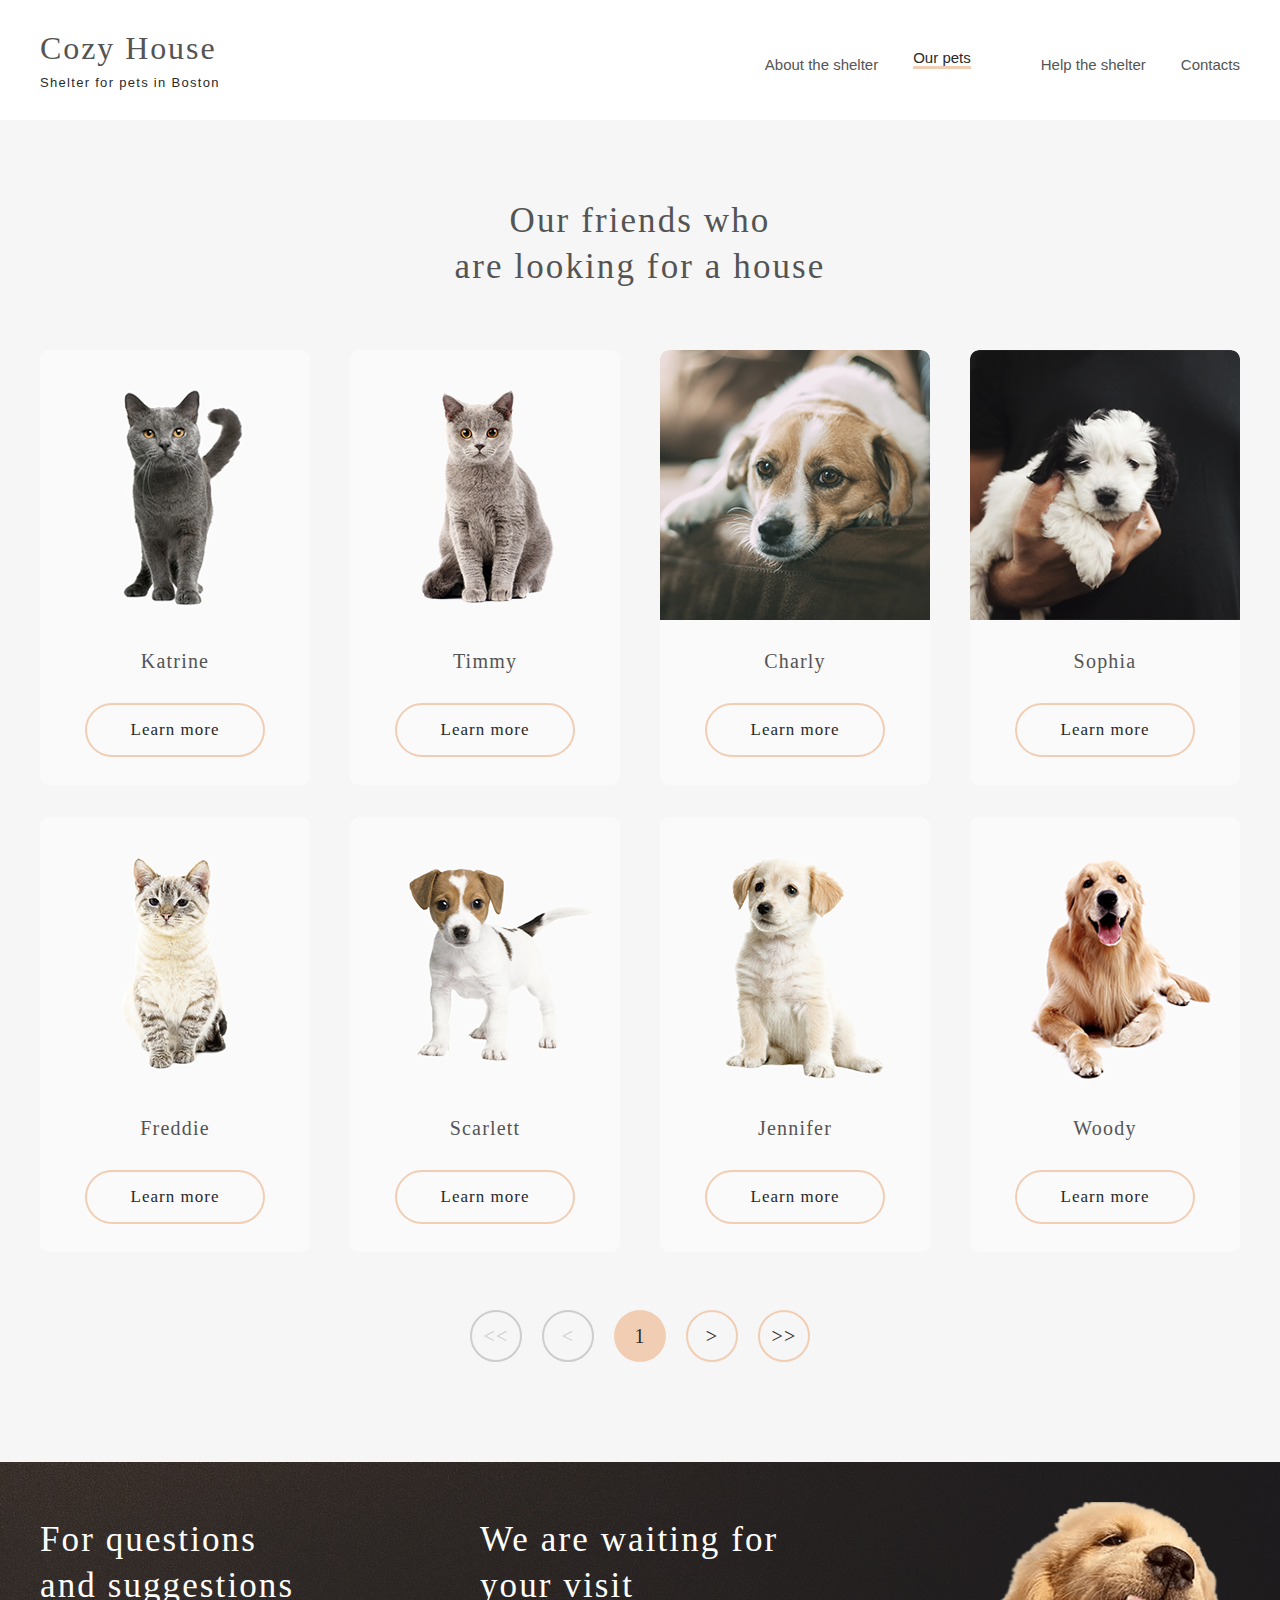
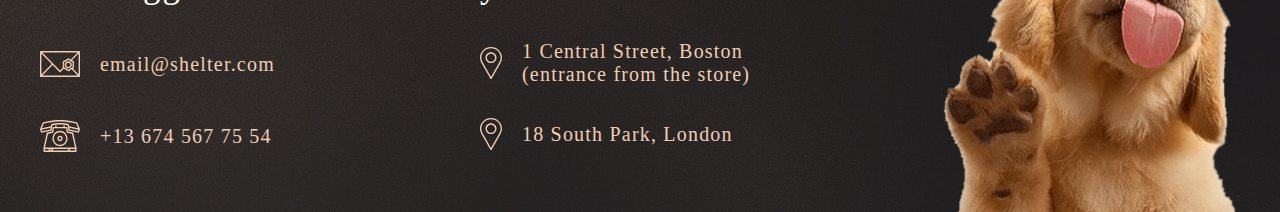
==== frontend/pages/pets/index.html @ 43f69374 "feat: add frontend files" ====
<!DOCTYPE html>
<html lang="en">

<head>
    <meta charset="UTF-8">
    <link href="style.css" rel="stylesheet">
    <meta content="width=device-width, initial-scale=1.0" name="viewport">
    <link href="../../assets/images/favicon.ico" rel="icon" type="image/x-icon">
    <!-- ФАВИКОН БУДЕТ ОТОБРАЖАТЬСЯ В ГУГЛ ХРОМ -->
    <title>Main</title>
    <script defer src='script.js'></script>
</head>

<body>
    
    <header class='header'>
        <div class="container">
            <div class="header-top">
                <div class="logo">
                    <a href='../main/index.html'>Cozy House</a>
                    <h1>Shelter for pets in Boston</h1>
                </div>

                <div class="overlay" id="overlay"></div>

                <div class="burger" id="burger">
                    <hr>
                    <hr>
                    <hr>
                </div>

                <nav class="menu" id="menu">
                    <ul class="menu-list">
                        <li class="menu-item">
                            <a href="../main/index.html" class="menu-link">About the shelter</a>
                        </li>
                        <li class="menu-item">
                            <a href = '../pets/index.html' class="menu-link-our">Our pets</p>
                        </li>
                        <li class="menu-item">
                            <a href="../main/index.html#help" class="menu-link">Help the shelter</a>
                        </li>
                        <li class="menu-item">
                            <a href="#footer" class="menu-link">Contacts</a>
                        </li>
                    </ul>
                </nav>
            </div>
        </div>
    </header>
    <div class="pets">
        <div class="pets-content">
            <h3>Our friends who <br>are looking for a house</h3>
            <div class="cards-container"></div>
            <div class="navigation">
                <button id="first" class="disabled-arrow">&lt;&lt;</button>
                <button id="prev" class="disabled-arrow">&lt;</button>
                <button id="page-number" class="page-number">1</button>
                <button id="next" class="able-arrow">&gt;</button>
                <button id="last" class="able-arrow">&gt;&gt;</button>
            </div>
        </div>
    </div>


    <footer>
        <div class="footer-content" id='footer'>
            <div class="contacts">
                <h3>For questions and suggestions</h3>
                <a href="mailto:email@shelter.com" class="icon-link">
                    <img src="../../assets/icons/icon-email.svg" alt="">
                    <p>email@shelter.com</p>
                </a>
                <a href='tel:+13674567554' class="icon-link">
                    <img src="../../assets/icons/icon-phone.svg" alt="">
                    <p>+13 674 567 75 54</p>
                </a>
            </div>
            <div class="locations">
                <h3>We are waiting for your visit</h3>
                <a target="_blank"
                    href='https://www.google.com/maps/place/Central+St,+Boston,+MA,+США/@42.3588439,-71.0555165,17z/data=!3m1!4b1!4m6!3m5!1s0x89e370865345ba21:0x44f6c81aa9436fb7!8m2!3d42.3588439!4d-71.0529416!16s%2Fg%2F1tfvj6dm?entry=ttu'
                    class='icon-link'>
                    <img src="../../assets/icons/icon-marker.svg" alt="">
                    <p>1 Central Street, Boston (entrance from the store)</p>
                </a>
                <a target="_blank"
                    href='https://www.google.com/maps/search/london+central+park/@49.4289566,14.7279047,4z/data=!3m1!4b1?entry=ttu'
                    class="icon-link">
                    <img src="../../assets/icons/icon-marker.svg" alt="">
                    <p class='london'>18 South Park, London </p>
                </a>
            </div>
            <div class="footer-puppy">
                <img src="../../assets/images/footer-puppy.png" alt="">
            </div>
        </div>
    </footer>


    <div class="popup" id="jennifer">
        <div class="popup-close">
            <button >X</button>
        </div>
        <div class="popup-body">
            <div class="popup-image">
                <img src="../../assets/images/pets-jennifer.png" alt="">
            </div>
            <div class="popup-text">
                <h3>Jennifer</h3>
                <h4>Dog - Labrador</h4>
                <p>Jennifer is a sweet 2 months old Labrador that is patiently waiting to find a new forever home. This
                    girl really enjoys being able to go outside to run and play, but won't hesitate to play up a storm
                    in the house if she has all of her favorite toys.</p>
                <ul class="popup-list">
                    <li><a><strong>Age:</strong> 2 months</a></li>
                    <li><a><strong>Inoculations:</strong> none</a></li>
                    <li><a><strong>Diseases:</strong> none</a></li>
                    <li><a><strong>Parasites:</strong> none</a></li>
                </ul>
            </div>
        </div>
    </div>


    <div class="popup" id="katrine">
        <div class="popup-close">
            <button >X</button>
        </div>
        <div class="popup-body">
            <div class="popup-image">
                <img src="../../assets/images/pets-katrine.png" alt="">
            </div>
            <div class="popup-text">
                <h3>Katrine</h3>
                <h4>Cat - British Shorthair</h4>
                <p>Katrine is a gentle 6 months old British Shorthair with a calm and loving personality. She loves curling up in cozy spots and will happily keep you company during quiet evenings.</p>
                <ul class="popup-list">
                    <li><a><strong>Age:</strong> 6 months</a></li>
                    <li><a><strong>Inoculations:</strong> up to date</a></li>
                    <li><a><strong>Diseases:</strong> none</a></li>
                    <li><a><strong>Parasites:</strong> none</a></li>
                </ul>
            </div>
        </div>
    </div>
    
<div class="popup" id="woody">
    <div class="popup-close">
        <button >X</button>
    </div>
    <div class="popup-body">
        <div class="popup-image">
            <img src="../../assets/images/pets-woody.png" alt="">
        </div>
        <div class="popup-text">
            <h3>Woody</h3>
            <h4>Dog - Golden Retriever</h4>
            <p>Woody is a friendly 1-year-old Golden Retriever with a playful spirit and a heart full of love. He enjoys long walks and never says no to a good belly rub.</p>
            <ul class="popup-list">
                <li><a><strong>Age:</strong> 1 year</a></li>
                <li><a><strong>Inoculations:</strong> up to date</a></li>
                <li><a><strong>Diseases:</strong> none</a></li>
                <li><a><strong>Parasites:</strong> none</a></li>
            </ul>
        </div>
    </div>
</div>

<div class="popup" id="sophia">
    <div class="popup-close">
        <button >X</button>
    </div>
    <div class="popup-body">
        <div class="popup-image">
            <img src="../../assets/images/pets-sophia.png" alt="">
        </div>
        <div class="popup-text">
            <h3>Sophia</h3>
            <h4>Dog - Shih Tzu</h4>
            <p>Sophia is a cuddly 4-month-old Shih Tzu with a playful and curious nature. She enjoys being carried around and loves snuggling up on your lap.</p>
            <ul class="popup-list">
                <li><a><strong>Age:</strong> 4 months</a></li>
                <li><a><strong>Inoculations:</strong> up to date</a></li>
                <li><a><strong>Diseases:</strong> none</a></li>
                <li><a><strong>Parasites:</strong> none</a></li>
            </ul>
        </div>
    </div>
</div>

<div class="popup" id="timmy">
    <div class="popup-close">
        <button >X</button>
    </div>
    <div class="popup-body">
        <div class="popup-image">
            <img src="../../assets/images/pets-timmy.png" alt="">
        </div>
        <div class="popup-text">
            <h3>Timmy</h3>
            <h4>Cat - British Shorthair</h4>
            <p>Timmy is a relaxed 8-month-old British Shorthair who loves lounging in the sun and watching the world go by. He is perfect for anyone looking for a calm and easygoing companion.</p>
            <ul class="popup-list">
                <li><a><strong>Age:</strong> 8 months</a></li>
                <li><a><strong>Inoculations:</strong> up to date</a></li>
                <li><a><strong>Diseases:</strong> none</a></li>
                <li><a><strong>Parasites:</strong> none</a></li>
            </ul>
        </div>
    </div>
</div>

<div class="popup" id="charly">
    <div class="popup-close">
        <button >X</button>
    </div>
    <div class="popup-body">
        <div class="popup-image">
            <img src="../../assets/images/pets-charly.png" alt="">
        </div>
        <div class="popup-text">
            <h3>Charly</h3>
            <h4>Dog - Beagle</h4>
            <p>Charly is a curious 2-year-old Beagle who loves exploring and sniffing out new adventures. With his energetic personality, he's always ready for a long walk or a play session.</p>
            <ul class="popup-list">
                <li><a><strong>Age:</strong> 2 years</a></li>
                <li><a><strong>Inoculations:</strong> up to date</a></li>
                <li><a><strong>Diseases:</strong> none</a></li>
                <li><a><strong>Parasites:</strong> none</a></li>
            </ul>
        </div>
    </div>
</div>

<div class="popup" id="scarlett">
    <div class="popup-close">
        <button >X</button>
    </div>
    <div class="popup-body">
        <div class="popup-image">
            <img src="../../assets/images/pets-scarlet.png" alt="">
        </div>
        <div class="popup-text">
            <h3>Scarlett</h3>
            <h4>Dog - Jack Russell Terrier</h4>
            <p>Scarlett is an energetic 5-month-old Jack Russell Terrier who loves running and playing. She would thrive in an active household where she can burn off all her energy.</p>
            <ul class="popup-list">
                <li><a><strong>Age:</strong> 5 months</a></li>
                <li><a><strong>Inoculations:</strong> up to date</a></li>
                <li><a><strong>Diseases:</strong> none</a></li>
                <li><a><strong>Parasites:</strong> none</a></li>
            </ul>
        </div>
    </div>
</div>

<div class="popup" id="freddie">
    <div class="popup-close">
        <button >X</button>
    </div>
    <div class="popup-body">
        <div class="popup-image">
            <img src="../../assets/images/pets-freddie.png" alt="">
        </div>
        <div class="popup-text">
            <h3>Freddie</h3>
            <h4>Cat - Scottish Fold</h4>
            <p>Freddie is a playful 7-month-old Scottish Fold with a love for exploring every corner of the house. His cute folded ears and inquisitive nature make him a delight to be around.</p>
            <ul class="popup-list">
                <li><a><strong>Age:</strong> 7 months</a></li>
                <li><a><strong>Inoculations:</strong> up to date</a></li>
                <li><a><strong>Diseases:</strong> none</a></li>
                <li><a><strong>Parasites:</strong> none</a></li>
            </ul>
        </div>
    </div>
</div>

</body>

</html>
---- frontend/pages/pets/style.css ----
html {
  max-height: 100%;
  padding: 0;
  margin: 0;
  scroll-behavior: smooth;
  box-sizing: border-box;
}

*::before,
*::after {
  box-sizing: inherit;
}

body {
  box-sizing: border-box;
  height: 100%;
  padding: 0;
  margin: 0;
}

a, li, ul {
  list-style: none;
  padding: 0;
  margin: 0;
  color: inherit;
  text-decoration: none;
}

button {
  padding: 0;
  border: none;
  background-color: transparent;
  cursor: pointer;
}



@media (min-width: 768px) and (max-width: 1279px) {

  html,
  body {
    overflow-x: hidden;
    /* height: 100%;  */
    padding: 0 auto;
    margin: 0 auto;
    scroll-behavior: smooth;
    box-sizing: border-box;
  }

  .container {
    max-width: 100%;
    min-height: 1165px;
  }

  .header-top {
    display: flex;
    max-width: 100%;
    justify-content: center;
  }

  .logo {
    margin-left: -10px !important;
  }

  .menu-list {
    display: inline flex;
    margin-right: -10px !important;
  }

  .pets {
    max-width: 100%;
    min-height: 1733px;
  }

  .pets-content {
    display: flex;
    flex-direction: column;
  }

  .cards-container {
    gap: 30px 40px !important;
    margin-top: -5px !important;
    max-width: 768px;
  }

  .card:nth-child(7),
  .card:nth-child(8) {
    display: none;
  }

  .navigation {
    margin-top: 445px;
  }

  footer {
    max-width: 100%;
    min-height: 639px;
  }

  .footer-content {
    max-width: 100%;
    display: flex;
    flex-wrap: wrap;
  }

  .contacts,
  .locations {
    max-width: 100%;
    margin-top: -26px;
  }

  .contacts {
    width: 280px;
    padding-left: 8%;
  }

  .locations {
    padding-left: 8% !important;
  }

  .footer-puppy img {
    padding-left: 50%;
    padding-top: 80px;
  }

}




@media (min-width: 320px) and (max-width: 767px) {

  html,
  body {
    overflow-x: hidden;
    /* height: 100%;  */
    padding: 0 auto;
    margin: 0 auto;
    scroll-behavior: smooth;
    box-sizing: border-box;
  }

  .header {
    padding: 0 !important;
    margin: 0 !important;
    max-width: 100%;
    max-height: 823px;
    flex-shrink: 0;
  }

  .header-top {
    margin-top: 34px !important;
    align-items: center;
    gap: 60px !important;
  }

  .container {

    display: flex;
    justify-content: center;
    align-items: center;
    padding: 0 !important;
    margin: 0 !important;
    display: flex;
    max-height: 673px;
    flex-direction: column;
    justify-content: center;
    /* gap: 105px; */
    flex-shrink: 0;
  }

  .logo {
    position: absolute;
    left: 20px !important;
    padding: 0 !important;
  }

  .burger {
    margin-top: 10px !important;
    width: 50px !important;
    height: 32px;
    display: block !important;
  }


  .menu {
    transition: transform 0.3s ease;
    padding: 0 !important;
    margin: 0 !important;
    z-index: 3;
    transition: transform .5s ease, visibility .2s;
    display: flex;
    flex-direction: column;
    align-items: center;
    position: absolute;
    right: -320px;
    top: 0;
    width: 320px;
    min-height: 100vh;
    background: var(--color-light-l, #F6F6F6);
  }

  .burger {
    z-index: 4;
    transition: transform .5s, opacity .2s;
    width: 30px !important;
    height: 30px !important;
    display: block;
    position: absolute;
    top: 40px;
    right: 25px;
  }
  
  .burger hr {
    background-color: #000;
    border: none;             
    height: 2px;             
  }

  body.no-scroll {
    background-color: rgba(0, 0, 0, 0.5) !important;
    position: relative !important;
    height: 100vh !important;
    overflow-y: hidden !important;
  }

  .header-top.open .burger {
    transform: rotate(-90deg);
  }

  .menu-list {
    text-align: center;
    margin-top: 251px !important;
    gap: 40px !important;
    width: 320px !important;
    display: flex;
    flex-direction: column;
  }
.menu-item:nth-child(2) {
  margin-bottom: -75px !important;
  color: var(--color-dark-3xl, #292929) !important;

    font-family: Arial;
    font-size: 32px !important;
    font-style: normal;
    font-weight: 400;
    line-height: 160%;
}

  .menu-link-our {
    color: var(--color-dark-3xl, #292929);

    font-family: Arial;
    font-size: 32px !important;
    font-style: normal;
    font-weight: 400;
    line-height: 160%;
  }
  .menu-item a {
    color: var(--color-dark-l, #545454);
    font-family: Arial;
    font-size: 32px !important;
    font-style: normal;
    font-weight: 400;
    line-height: 160%;
  }

  .header-top.open .menu {
    transition: transform 0.5s ease;
    transform: translateX(-100%);
  }

  .overlay {
    position: fixed;
    top: 0;
    left: 0;
    width: 100%;
    height: 100vh;
    background-color: rgba(0, 0, 0, 0.5);
    z-index: 2;
    opacity: 0;
    visibility: hidden;
    transition: opacity 0.5s, visibility 0.5s;
  }

  .header-top.open~.overlay {
    opacity: 1;
    visibility: visible;
  }



  .pets {
    padding: 0 !important;
    margin: 0 !important;
    display: flex;
    max-width: 100%;
    min-height: 1649px;
    flex-direction: column;
    justify-content: center;
    align-items: center;
  }

  .pets-content {
    position: relative !important;
    padding: 0 !important;
    margin: 0 !important;
    /* top: -400px !important; */
    display: flex;
    max-width: 100%;
    min-height: 1565px;
    flex-direction: column;
    justify-content: center;
    align-items: center;
    gap: 42px !important;
    flex-shrink: 0;
  }

  .pets-content h3 {
    position: relative !important;
    padding: 0 !important;
    margin: 0 !important;
    position: relative !important;
    overflow: hidden;
    width: 100% !important;
    min-height: 64px !important;
    color: var(--color-dark-l, #545454);
    text-align: center;

    /* h3-mobile */
    font-family: Georgia;
    font-size: 25px !important;
    font-style: normal;
    font-weight: 400 !important;
    line-height: 130% !important;
    /* 32.5px */
    letter-spacing: 1.5px !important;

    transform: translateY(30px);
  }


  .cards-container {
    position: relative !important;
    min-height: 1365px !important;
    /* margin-top: -200px !important; */
    gap: 30px !important;
    max-width: 270px;
    display: flex;
    flex-direction: column;
    align-items: center;
    /* Center cards horizontally */
  }

  .card {
    padding: 0 !important;
    margin: 0 !important;
    width: 100%;
    display: flex;
    flex-direction: column;
    align-items: center;
  }

  .card:nth-child(8),
  .card:nth-child(7),
  .card:nth-child(6),
  .card:nth-child(5),
  .card:nth-child(4) {
    display: none;
  }

  .navigation {

    transform: translateY(-30px);
    display: flex;
    flex-direction: row;
    justify-content: center;
    align-items: center;
    gap: 10px !important;
  }




  footer {
    max-width: 100%;
    min-height: 809px;
    flex-shrink: 0;

  }

  .footer-content {
    text-align: center !important;
    margin-top: 210px !important;
    max-width: 100%;
    display: inline-flex;
    flex-direction: column;
    justify-content: center;
    align-items: center !important;
    align-content: center;
    gap: 40px;
    flex-shrink: 0;
  }

  .contacts {

    text-align: center;
    /* padding: 0 !important;
  margin: 0 !important; */
    max-width: 278px;
    height: 208px;
  }

  .contacts h3 {
    padding: 0 !important;
    margin: 0 !important;
    color: var(--color-light-xl, #FFF);
    text-align: center !important;

    /* h3-mobile */
    font-family: Georgia !important;
    font-size: 25px !important;
    font-style: normal !important;
    font-weight: 400 !important;
    line-height: 130% !important;
    /* 32.5px */
    letter-spacing: 1.5px !important;
  }

  .contacts a {
    margin-left: 16px !important;
    gap: 20px;
  }

  .locations {
    text-align: center !important;
    height: 222px;
    flex-shrink: 0;
    padding: 0 !important;
    margin: 0 !important;
  }

  .locations h3 {
    margin-left: 13px !important;
    max-width: 278px;
    color: var(--color-light-xl, #FFF);
    text-align: center !important;

    /* h3-mobile */
    font-family: Georgia;
    font-size: 25px !important;
    font-style: normal !important;
    font-weight: 400 !important;
    line-height: 130% !important;
    /* 32.5px */
    letter-spacing: 1.5px !important;
  }

  .locations a {
    margin-top: 8px;
  }

  .footer-puppy {
    padding: 0 !important;
    margin: 0 !important;
  }

  .footer-puppy img {
    width: 260px;
    height: 269px;
    flex-shrink: 0;
  }


}



.header {
  height: 120px;
  width: 100%;
  background: var(--color-light-xl, #FFF);
  position: relative;
}

.burger {
  display: none;
}

.container {
  height: 60px;
  max-width: 1200px;
  padding: 0 40px;
  margin: 0 auto;
}

.header-top {
  height: 60px;
  display: flex;
  align-items: center;
  justify-content: space-between;
  padding: 35px 0 0 0;
}

.logo a {
  font-family: Georgia;
  font-size: 32px;
  font-weight: 400;
  line-height: 110%;
  /* 35.2px */
  letter-spacing: 1.92px;
  color: var(--color-dark-l, #545454);

}

.logo h1 {
  font-family: Arial, Helvetica, sans-serif;
  font-size: 13px;
  font-weight: 400;
  letter-spacing: 1.3px;

  color: var(--color-dark-3xl, #292929);
}

.menu-list {
  transition: 0.4s;
  display: flex;
  align-items: center;
  gap: 35px;
  color: #CDCDCD;
  text-decoration: none;
  font-family: Arial, Helvetica, sans-serif;
  font-size: 15px;
font-weight: 400;
line-height: 160%; /* 24px */
}
.menu-link {
  color: var(--color-dark-l, #545454) !important;

/* paragraph-l */
font-family: Arial;
font-size: 15px;
font-style: normal;
font-weight: 400;
line-height: 160%; /* 24px */
}
.menu-link-our {
  color: var(--color-dark-3xl, #292929) !important;

/* paragraph-l */
font-family: Arial;
font-size: 15px;
font-style: normal;
font-weight: 400;
line-height: 160%; /* 24px */
  padding: 0 !important;
  margin: 0 !important;
  transition: 0.4s;
  border-bottom: 3px solid #F1CDB3;

/* paragraph-l */
font-family: Arial, Helvetica, sans-serif;
font-size: 15px;
font-style: normal;
font-weight: 400;
line-height: 160%; /* 24px */
}
.menu-item a {
  transition: 0.4s;
}

.pets {
  display: flex;
  width: 100%;
  height: 1342px;
  /* padding: 80px 40px 100px 40px; */
  flex-direction: column;
  align-items: center;
  flex-shrink: 0;
  background: var(--color-light-l, #F6F6F6);

}

.pets-content {
  padding-top: 43px;
  display: flex;
  max-width: 1200px;
  flex-direction: column;
  justify-content: center;
  /* align-items: center; */
  /* gap: 45px; */

}

.pets-content h3 {
  align-self: center;
  color: var(--color-dark-l, #545454);
  text-align: center;
  font-family: Georgia;
  font-size: 35px;
  font-style: normal;
  font-weight: 400;
  line-height: 130%;
  /* 45.5px */
  letter-spacing: 2.1px;
  width: 400px;
}

.cards-container {
  margin-top: 26px;
  gap: 40px;
  row-gap: 4px;
  display: flex;
  flex-wrap: wrap;
  justify-content: center;
  width: 1200px;
  height: 930px;
}

.card {
  transition: 0.4s;
  display: flex;
  flex-direction: column;
  align-items: center;
  border-radius: 9px;
  background: var(--color-light-s, #FAFAFA);
  display: flex;
  width: 270px;
  height: 435px;
  /* padding-bottom: 30px; */
  flex-direction: column;
  align-items: center;
  gap: 30px;
  flex-shrink: 0;
}

.card img {
  border-radius: 9px 9px 0px 0px;
  width: 270px;
  height: 270px;
  flex-shrink: 0;
  max-width: 100%;
  max-height: 100%;
}

.card:hover {
  cursor: pointer;
  /* card-hover */
  box-shadow: 0px 2px 35px 14px rgba(13, 13, 13, 0.04);
  transition: 0.4s;
}

.card:hover button {
  background: var(--color-primary-light, #FDDCC4);
  transition: 0.4s;
  border-color: #FDDCC4;
  border-radius: 100px;
  background: var(--color-primary-light, #FDDCC4);
}

.name {
  color: var(--color-dark-l, #545454);
  text-align: center;
  font-family: Georgia, serif;
  font-size: 20px;
  font-weight: 400;
  letter-spacing: 1.2px;
  margin: 0;
}

.card button {
  transition: 0.4s;
  display: flex;
  padding: 14px 43px;
  flex-direction: column;
  align-items: center;
  gap: 10px;
  border-radius: 100px;
  border: 2px solid #F1CDB3;
  color: var(--color-dark-3xl, #292929);
  font-family: Georgia;
  font-size: 17px;
  font-style: normal;
  font-weight: 400;
  line-height: 130%;
  /* 22.1px */
  letter-spacing: 1.02px;
}

.navigation {
  padding-top: 30px;
  width: 340px;
  height: 52px;
  display: flex;
  align-self: center;
  gap: 20px;
}

.disabled-arrow {
  cursor: not-allowed;
  width: 52px;
  height: 52px;
  justify-content: center;
  align-items: center;
  flex-shrink: 0;
  border-radius: 100px;
  border: 2px solid var(--color-dark-s, #CDCDCD);
  color: var(--color-dark-s, #CDCDCD);
  text-align: center;

  /* h4 */
  font-family: Georgia;
  font-size: 20px;
  font-style: normal;
  font-weight: 400;
  line-height: 115%;
  /* 23px */
  letter-spacing: 1.2px;
}

.page-number {

  width: 52px;
  height: 52px;
  justify-content: center !important;
  align-items: center !important;

  flex-shrink: 0;
  border-radius: 100px;
  text-align: center !important;

  border-radius: 100px;
  background: var(--color-primary, #F1CDB3);

  color: var(--color-dark-3xl, #292929);
  text-align: center;

  /* h4 */
  font-family: Georgia;
  font-size: 20px;
  font-style: normal;
  font-weight: 400;
  line-height: 115%;
  /* 23px */
  letter-spacing: 1.2px;

  cursor: default;
}

.able-arrow {
  transition: 0.5s;
  width: 52px;
  height: 52px;
  justify-content: center;
  align-items: center;
  flex-shrink: 0;
  border-radius: 100px;
  text-align: center;

  border-radius: 100px;
  border: 2px solid var(--color-primary, #F1CDB3);

  color: var(--color-dark-3xl, #292929);
  text-align: center;

  /* h4 */
  font-family: Georgia;
  font-size: 20px;
  font-style: normal;
  font-weight: 400;
  line-height: 115%;
  /* 23px */
  letter-spacing: 1.2px;
}

.able-arrow:hover {
  border-radius: 100px;
  background: var(--color-primary, #F1CDB3);
  color: var(--color-dark-3xl, #292929);
  text-align: center;

  /* h4 */
  font-family: Georgia;
  font-size: 20px;
  font-style: normal;
  font-weight: 400;
  line-height: 115%;
  /* 23px */
  letter-spacing: 1.2px;
  transition: 0.4s;
}

footer {
  margin: 0 auto;
  max-width: 100%;
  height: 100%;
  background: url(../../assets/images/start-screen-background.jpg) lightgray 50% / cover no-repeat;
  display: flex;
  justify-content: center;
  /* align-items: center; */
  padding: 0 auto;
  flex-direction: row;
  /* row-gap: 90px 90px; */

}

.footer-content {
  padding-top: 55px;
  align-items: flex-start;
  /* padding: 0 40px 0 40px; */
  display: flex;
  max-width: 1200px;
  max-height: 310px;
}

.contacts {
  display: flex;
  padding-right: 0px;
  flex-direction: column;
  justify-content: center;
  align-items: flex-start;
  gap: 40px;
}

.contacts h3 {
  color: var(--color-light-xl, #FFF);
  font-family: Georgia;
  font-size: 35px;
  font-style: normal;
  font-weight: 400;
  line-height: 130%;
  /* 45.5px */
  letter-spacing: 2.1px;
  margin: 0;
  padding: 0;
  /* margin-bottom: 40px; */
}

.locations {
  align-items: flex-start;
  display: flex;
  flex-direction: column;
  justify-content: flex-start;
  gap: 32px;
  width: 302px;
  /* height: auto;  */
  flex-shrink: 0;
  padding-left: 161px;
  max-height: 234px;
}

.locations h3 {
  color: var(--color-light-xl, #FFF);
  font-family: Georgia;
  font-size: 35px;
  font-style: normal;
  font-weight: 400;
  line-height: 130%;
  /* 45.5px */
  letter-spacing: 2.1px;
  margin: 0;
  padding: 0;
  /* margin-bottom: 30px; */
}

.icon-link p:hover {
  color: var(--color-primary-light, #FDDCC4);
}

.icon-link {

  align-items: center;
  text-align: center;
  display: flex;
  justify-content: flex-start;
  gap: 20px;
  /* margin-bottom: 38px; 
  margin-top: 3px; */
}

.icon-link img {
  margin: 0;
  padding: 0;
}

.icon-link p {
  transition: 0.4s;
  color: var(--color-primary, #F1CDB3);
  font-family: Georgia;
  font-size: 20px;
  font-style: normal;
  font-weight: 400;
  line-height: 115%;
  /* 23px */
  letter-spacing: 1.2px;
  margin: 0;
  padding: 0;
  text-align: left;
}

.footer-puppy {
  padding-left: 158px;
  display: flex;
  align-items: center;
  justify-content: center;
  margin-top: -15px;
}

.overlaypagination {
  display: none;
  top: 0;
  left: 0;
  position: fixed;
  width: 100%;
  height: 100%;
  background: rgba(0, 0, 0, 0.5); /* Darken the background */
  z-index: 1000;
}
/* .popup.active {
  display: block;
}
.popup.active ~ body::before {
  content: "";
  position: fixed;
  top: 0;
  left: 0;
  width: 100%;
  height: 100%;
  background: rgba(0, 0, 0, 0.5);
  z-index: 999;
} */
body.no-scroll {
  overflow: hidden; /* Disable scrolling when popup is open */
}

.popup.active {
  display: block; /* Ensure popups are shown when active */
  z-index: 1001;
}

body.with-popup::before {
  content: "";
  position: fixed;
  top: 0;
  left: 0;
  width: 100%;
  height: 100%;
  background: rgba(0, 0, 0, 0.5); /* Overlay effect */
  z-index: 1000; /* Behind the popup */
}

.popup {
  display: none;
  position: fixed;
  top: 50%;
  left: 51.3%;
  transform: translate(-50%, -50%);
  z-index: 1001;
  width: 952px;
height: 552px;
}



.popup-close {
  display: flex;
  align-items: center;
  transition: 0.8s;
  float: right;
  margin-right: 11px;
}
.popup-close button {
  color: var(--color-dark-3xl, #292929);
text-align: center;
  transition: 0.8s;
  width: 52px;
height: 52px;
  border-radius: 100px;
border: 2px solid var(--color-primary, #F1CDB3);
  margin: 0 !important;
  padding: 0 !important;
}
.popup-close button:hover {
  border-radius: 100px;
background: var(--color-primary-light, #FDDCC4);
}




.popup-body {
  padding: 0 !important;
  border-radius: 9px;
  background:#FAFAFA !important;
  gap: 30px;
  display: flex;
  flex-direction: row;
  width: 900px;
height: 500px;
flex-shrink: 0;
}
.popup-image img{
  border-radius: 9px;
  width: 500px;
  height: 500px;
  flex-shrink: 0;
}
.popup-text {
  margin-top: 50px;
  background:#FAFAFA !important;
}
.popup-text h3 {
  margin: 0;
  padding: 0;
  color: #000;
font-family: Georgia;
font-size: 35px;
font-style: normal;
font-weight: 400;
line-height: 130%; /* 45.5px */
letter-spacing: 2.1px;
}
.popup-text h4 {
  margin-top: 10px !important;
  margin: 0 ;
  padding: 0;
  color: #000;

/* h4 */
font-family: Georgia;
font-size: 20px;
font-style: normal;
font-weight: 400;
line-height: 115%; /* 23px */
letter-spacing: 1.2px;
}
.popup-text p {
  width: 350px;
  margin-top: 40px !important;
  margin: 0;
  padding: 0;
  color: #000;

  /* h5 */
  font-family: Georgia;
  font-size: 15px;
  font-style: normal;
  font-weight: 400 !important;
  line-height: 17px !important; /* 16.5px */
  letter-spacing: 0.9px !important;
}
.popup-list {
  list-style-type: none;
  margin-top: 40px;
}

.popup-list li {
  display: flex;
height: 18px;
align-items: center;

  margin-bottom: 10px !important;
  color: #000;
  font-family: Georgia;
  font-size: 15px;
  font-style: normal;
  font-weight: 400;
  line-height: 110% !important;
  letter-spacing: 0.9px;
}

.popup-list li::before {
  content: "•"; /* Custom bullet point */
  color: #f3e2d2;
  margin-right: 7px; /* Добавляем отступ между маркером и текстом */
} 

a strong {
  font-weight: 700;
  letter-spacing: 0.9px;
}
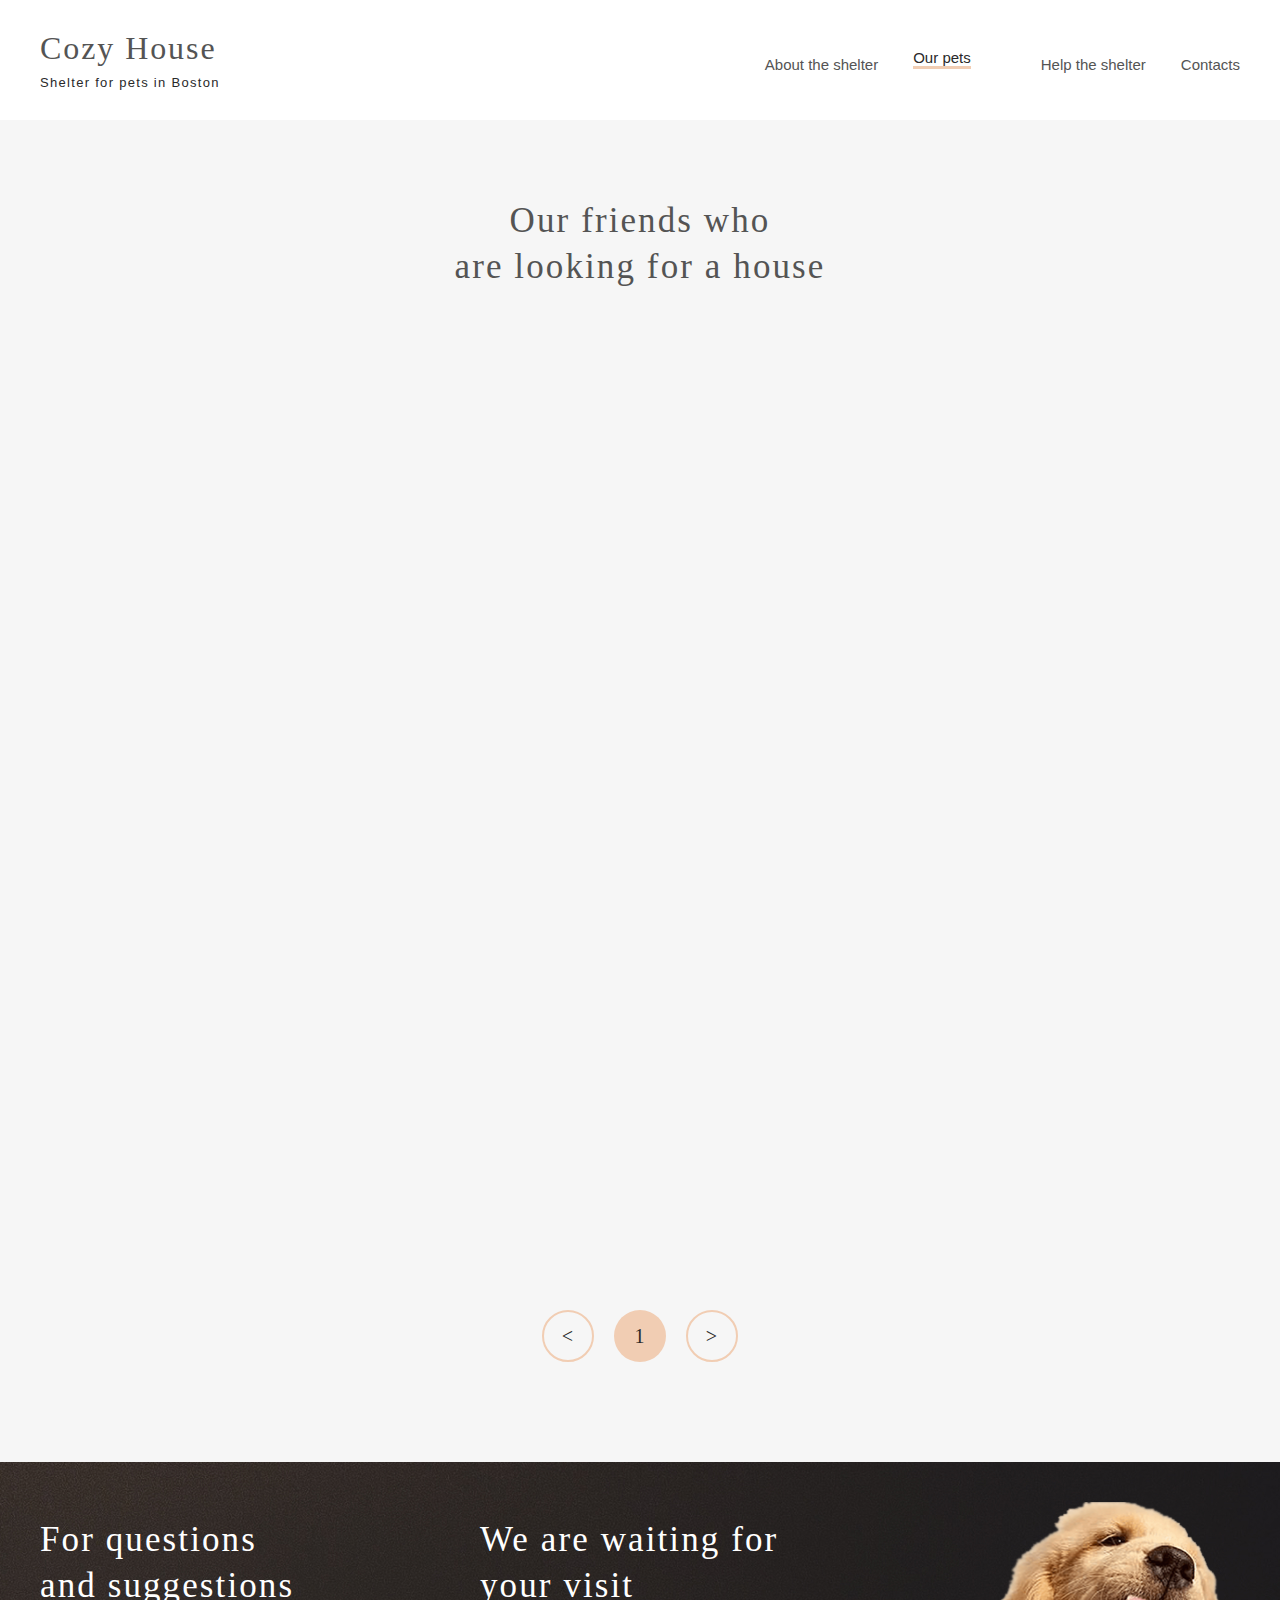
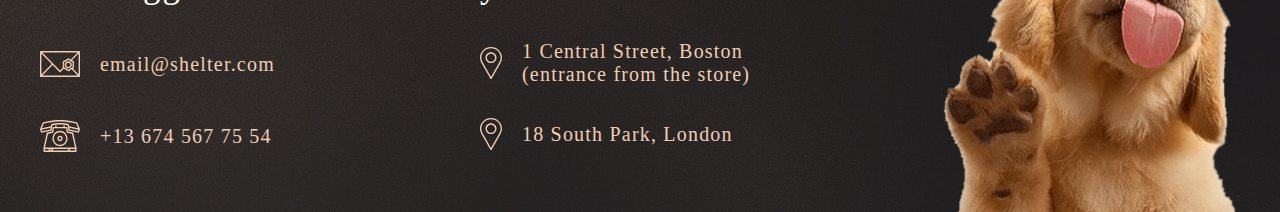
==== commit 7a3fb2f0: "feat: change card for pets page" ====
--- a/frontend/pages/pets/index.html
+++ b/frontend/pages/pets/index.html
@@ -8,7 +8,7 @@
     <link href="../../assets/images/favicon.ico" rel="icon" type="image/x-icon">
     <!-- ФАВИКОН БУДЕТ ОТОБРАЖАТЬСЯ В ГУГЛ ХРОМ -->
     <title>Main</title>
-    <script defer src='script.js'></script>
+
 </head>
 
 <body>
@@ -53,11 +53,11 @@
             <h3>Our friends who <br>are looking for a house</h3>
             <div class="cards-container"></div>
             <div class="navigation">
-                <button id="first" class="disabled-arrow">&lt;&lt;</button>
-                <button id="prev" class="disabled-arrow">&lt;</button>
+                <!-- <button id="first" class="able-arrow">&lt;&lt;</button> -->
+                <button id="prev" class="able-arrow">&lt;</button>
                 <button id="page-number" class="page-number">1</button>
                 <button id="next" class="able-arrow">&gt;</button>
-                <button id="last" class="able-arrow">&gt;&gt;</button>
+                <!-- <button id="last" class="able-arrow">&gt;&gt;</button> -->
             </div>
         </div>
     </div>
@@ -121,7 +121,7 @@
             </div>
         </div>
     </div>
-
+<!-- 
 
     <div class="popup" id="katrine">
         <div class="popup-close">
@@ -275,8 +275,9 @@
             </ul>
         </div>
     </div>
-</div>
-
+</div> -->
+<script defer src='menu.js'></script>
+<script defer src='pets.js'></script>
 </body>
 
 </html>--- a/frontend/pages/pets/style.css
+++ b/frontend/pages/pets/style.css
@@ -18,7 +18,9 @@
   margin: 0;
 }
 
-a, li, ul {
+a,
+li,
+ul {
   list-style: none;
   padding: 0;
   margin: 0;
@@ -33,6 +35,80 @@
   cursor: pointer;
 }
 
+
+.card {
+  transition: transform 0.4s ease-in-out, opacity 0.4s ease-in-out;
+  opacity: 1;
+  width: 270px;
+  height: 435px;
+  display: flex;
+  flex-direction: column;
+  justify-content: flex-start;
+  align-items: center;
+  text-align: center;
+  padding-top: 0 !important;
+  gap: 12px;
+  background: var(--color-light-s, #FAFAFA);
+  border-radius: 9px;
+}
+
+.card button {
+  position: absolute;
+  bottom: 10px;
+  transition: 0.4s;
+  display: flex;
+  padding: 10px 30px !important;
+  flex-direction: column;
+  align-items: center;
+  gap: 10px;
+  color: var(--color-dark-3xl, #292929);
+  font-family: Georgia;
+  font-size: 14px !important;
+  font-style: normal;
+  font-weight: 400;
+  line-height: 130%;
+  letter-spacing: 1.02px;
+  border-radius: 100px;
+  border: 2px solid #F1CDB3
+}
+
+.name {
+  color: var(--color-dark-l, #434343);
+  text-align: center;
+  font-family: Georgia, serif;
+  font-size: 14px;
+  font-weight: 500;
+  letter-spacing: 1.2px;
+  margin: 0;
+}
+
+.card-text {
+  color: var(--color-dark-l, #545454);
+  text-align: center;
+  font-family: Georgia, serif;
+  font-size: 13px;
+  font-weight: 400;
+  letter-spacing: 1.2px;
+  margin: 0;
+}
+
+
+.card img {
+  border-radius: 9px 9px 0px 0px;
+  width: 270px;
+  height: 270px;
+  flex-shrink: 0;
+  max-width: 100%;
+  max-height: 100%;
+  position: relative;
+  top: 0;
+}
+
+.card button:disabled {
+  border: 2px solid rgb(199, 199, 199) !important;
+  background-color: rgb(199, 199, 199) !important;
+  cursor: not-allowed;
+}
 
 
 @media (min-width: 768px) and (max-width: 1279px) {
@@ -210,11 +286,11 @@
     top: 40px;
     right: 25px;
   }
-  
+
   .burger hr {
     background-color: #000;
-    border: none;             
-    height: 2px;             
+    border: none;
+    height: 2px;
   }
 
   body.no-scroll {
@@ -236,16 +312,17 @@
     display: flex;
     flex-direction: column;
   }
-.menu-item:nth-child(2) {
-  margin-bottom: -75px !important;
-  color: var(--color-dark-3xl, #292929) !important;
+
+  .menu-item:nth-child(2) {
+    margin-bottom: -75px !important;
+    color: var(--color-dark-3xl, #292929) !important;
 
     font-family: Arial;
     font-size: 32px !important;
     font-style: normal;
     font-weight: 400;
     line-height: 160%;
-}
+  }
 
   .menu-link-our {
     color: var(--color-dark-3xl, #292929);
@@ -256,6 +333,7 @@
     font-weight: 400;
     line-height: 160%;
   }
+
   .menu-item a {
     color: var(--color-dark-l, #545454);
     font-family: Arial;
@@ -531,40 +609,47 @@
   text-decoration: none;
   font-family: Arial, Helvetica, sans-serif;
   font-size: 15px;
-font-weight: 400;
-line-height: 160%; /* 24px */
-}
+  font-weight: 400;
+  line-height: 160%;
+  /* 24px */
+}
+
 .menu-link {
   color: var(--color-dark-l, #545454) !important;
 
-/* paragraph-l */
-font-family: Arial;
-font-size: 15px;
-font-style: normal;
-font-weight: 400;
-line-height: 160%; /* 24px */
-}
+  /* paragraph-l */
+  font-family: Arial;
+  font-size: 15px;
+  font-style: normal;
+  font-weight: 400;
+  line-height: 160%;
+  /* 24px */
+}
+
 .menu-link-our {
   color: var(--color-dark-3xl, #292929) !important;
 
-/* paragraph-l */
-font-family: Arial;
-font-size: 15px;
-font-style: normal;
-font-weight: 400;
-line-height: 160%; /* 24px */
+  /* paragraph-l */
+  font-family: Arial;
+  font-size: 15px;
+  font-style: normal;
+  font-weight: 400;
+  line-height: 160%;
+  /* 24px */
   padding: 0 !important;
   margin: 0 !important;
   transition: 0.4s;
   border-bottom: 3px solid #F1CDB3;
 
-/* paragraph-l */
-font-family: Arial, Helvetica, sans-serif;
-font-size: 15px;
-font-style: normal;
-font-weight: 400;
-line-height: 160%; /* 24px */
-}
+  /* paragraph-l */
+  font-family: Arial, Helvetica, sans-serif;
+  font-size: 15px;
+  font-style: normal;
+  font-weight: 400;
+  line-height: 160%;
+  /* 24px */
+}
+
 .menu-item a {
   transition: 0.4s;
 }
@@ -617,31 +702,6 @@
   height: 930px;
 }
 
-.card {
-  transition: 0.4s;
-  display: flex;
-  flex-direction: column;
-  align-items: center;
-  border-radius: 9px;
-  background: var(--color-light-s, #FAFAFA);
-  display: flex;
-  width: 270px;
-  height: 435px;
-  /* padding-bottom: 30px; */
-  flex-direction: column;
-  align-items: center;
-  gap: 30px;
-  flex-shrink: 0;
-}
-
-.card img {
-  border-radius: 9px 9px 0px 0px;
-  width: 270px;
-  height: 270px;
-  flex-shrink: 0;
-  max-width: 100%;
-  max-height: 100%;
-}
 
 .card:hover {
   cursor: pointer;
@@ -668,31 +728,14 @@
   margin: 0;
 }
 
-.card button {
-  transition: 0.4s;
-  display: flex;
-  padding: 14px 43px;
-  flex-direction: column;
-  align-items: center;
-  gap: 10px;
-  border-radius: 100px;
-  border: 2px solid #F1CDB3;
-  color: var(--color-dark-3xl, #292929);
-  font-family: Georgia;
-  font-size: 17px;
-  font-style: normal;
-  font-weight: 400;
-  line-height: 130%;
-  /* 22.1px */
-  letter-spacing: 1.02px;
-}
-
 .navigation {
   padding-top: 30px;
   width: 340px;
   height: 52px;
   display: flex;
   align-self: center;
+  align-items: center;
+  justify-content: center;
   gap: 20px;
 }
 
@@ -913,9 +956,11 @@
   position: fixed;
   width: 100%;
   height: 100%;
-  background: rgba(0, 0, 0, 0.5); /* Darken the background */
+  background: rgba(0, 0, 0, 0.5);
+  /* Darken the background */
   z-index: 1000;
 }
+
 /* .popup.active {
   display: block;
 }
@@ -930,11 +975,13 @@
   z-index: 999;
 } */
 body.no-scroll {
-  overflow: hidden; /* Disable scrolling when popup is open */
+  overflow: hidden;
+  /* Disable scrolling when popup is open */
 }
 
 .popup.active {
-  display: block; /* Ensure popups are shown when active */
+  display: block;
+  /* Ensure popups are shown when active */
   z-index: 1001;
 }
 
@@ -945,8 +992,10 @@
   left: 0;
   width: 100%;
   height: 100%;
-  background: rgba(0, 0, 0, 0.5); /* Overlay effect */
-  z-index: 1000; /* Behind the popup */
+  background: rgba(0, 0, 0, 0.5);
+  /* Overlay effect */
+  z-index: 1000;
+  /* Behind the popup */
 }
 
 .popup {
@@ -957,7 +1006,7 @@
   transform: translate(-50%, -50%);
   z-index: 1001;
   width: 952px;
-height: 552px;
+  height: 552px;
 }
 
 
@@ -969,20 +1018,22 @@
   float: right;
   margin-right: 11px;
 }
+
 .popup-close button {
   color: var(--color-dark-3xl, #292929);
-text-align: center;
+  text-align: center;
   transition: 0.8s;
   width: 52px;
-height: 52px;
+  height: 52px;
   border-radius: 100px;
-border: 2px solid var(--color-primary, #F1CDB3);
+  border: 2px solid var(--color-primary, #F1CDB3);
   margin: 0 !important;
   padding: 0 !important;
 }
+
 .popup-close button:hover {
   border-radius: 100px;
-background: var(--color-primary-light, #FDDCC4);
+  background: var(--color-primary-light, #FDDCC4);
 }
 
 
@@ -991,49 +1042,56 @@
 .popup-body {
   padding: 0 !important;
   border-radius: 9px;
-  background:#FAFAFA !important;
+  background: #FAFAFA !important;
   gap: 30px;
   display: flex;
   flex-direction: row;
   width: 900px;
-height: 500px;
-flex-shrink: 0;
-}
-.popup-image img{
+  height: 500px;
+  flex-shrink: 0;
+}
+
+.popup-image img {
   border-radius: 9px;
   width: 500px;
   height: 500px;
   flex-shrink: 0;
 }
+
 .popup-text {
   margin-top: 50px;
-  background:#FAFAFA !important;
-}
+  background: #FAFAFA !important;
+}
+
 .popup-text h3 {
   margin: 0;
   padding: 0;
   color: #000;
-font-family: Georgia;
-font-size: 35px;
-font-style: normal;
-font-weight: 400;
-line-height: 130%; /* 45.5px */
-letter-spacing: 2.1px;
-}
+  font-family: Georgia;
+  font-size: 35px;
+  font-style: normal;
+  font-weight: 400;
+  line-height: 130%;
+  /* 45.5px */
+  letter-spacing: 2.1px;
+}
+
 .popup-text h4 {
   margin-top: 10px !important;
-  margin: 0 ;
+  margin: 0;
   padding: 0;
   color: #000;
 
-/* h4 */
-font-family: Georgia;
-font-size: 20px;
-font-style: normal;
-font-weight: 400;
-line-height: 115%; /* 23px */
-letter-spacing: 1.2px;
-}
+  /* h4 */
+  font-family: Georgia;
+  font-size: 20px;
+  font-style: normal;
+  font-weight: 400;
+  line-height: 115%;
+  /* 23px */
+  letter-spacing: 1.2px;
+}
+
 .popup-text p {
   width: 350px;
   margin-top: 40px !important;
@@ -1046,9 +1104,11 @@
   font-size: 15px;
   font-style: normal;
   font-weight: 400 !important;
-  line-height: 17px !important; /* 16.5px */
+  line-height: 17px !important;
+  /* 16.5px */
   letter-spacing: 0.9px !important;
 }
+
 .popup-list {
   list-style-type: none;
   margin-top: 40px;
@@ -1056,8 +1116,8 @@
 
 .popup-list li {
   display: flex;
-height: 18px;
-align-items: center;
+  height: 18px;
+  align-items: center;
 
   margin-bottom: 10px !important;
   color: #000;
@@ -1070,10 +1130,12 @@
 }
 
 .popup-list li::before {
-  content: "•"; /* Custom bullet point */
+  content: "•";
+  /* Custom bullet point */
   color: #f3e2d2;
-  margin-right: 7px; /* Добавляем отступ между маркером и текстом */
-} 
+  margin-right: 7px;
+  /* Добавляем отступ между маркером и текстом */
+}
 
 a strong {
   font-weight: 700;
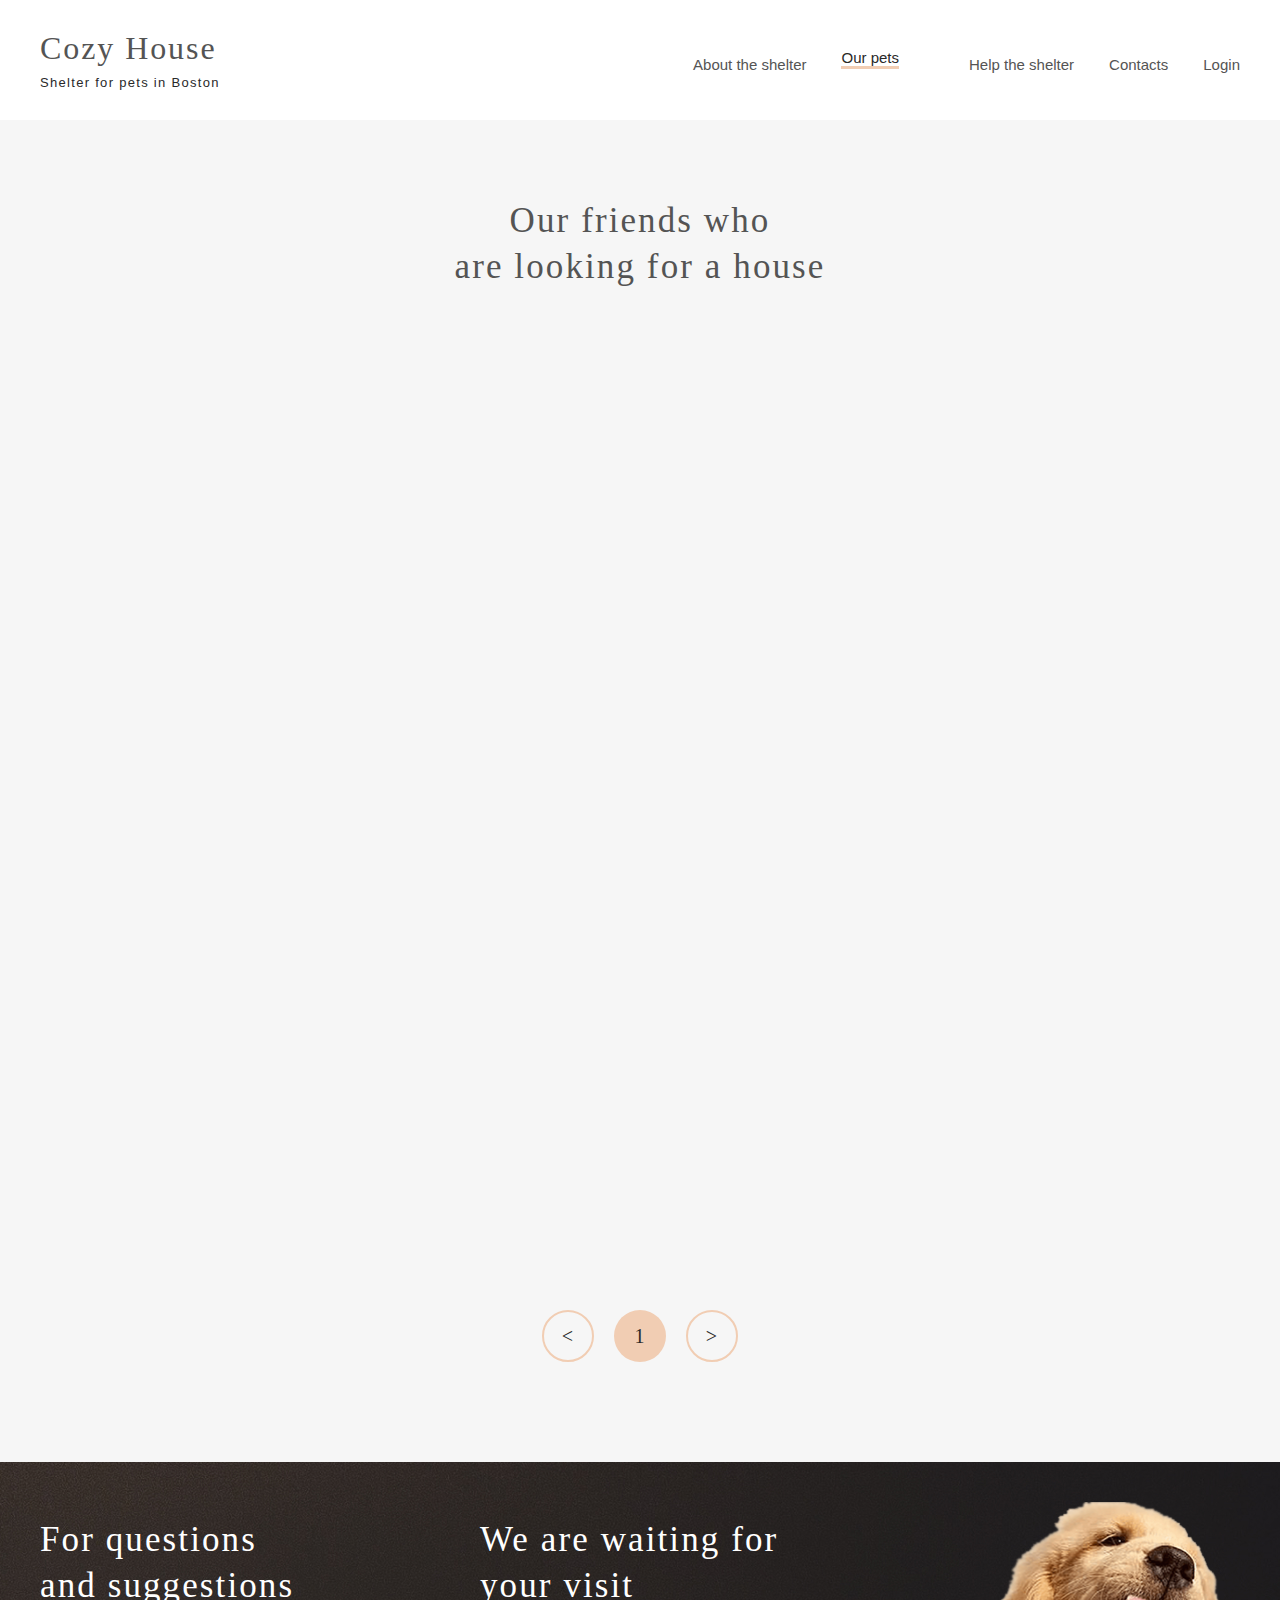
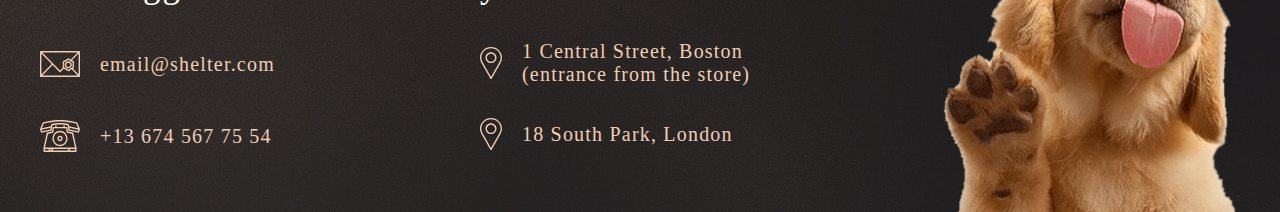
==== commit 6eefd457: "feat: add register to pets page also" ====
--- a/frontend/pages/pets/index.html
+++ b/frontend/pages/pets/index.html
@@ -12,7 +12,7 @@
 </head>
 
 <body>
-    
+
     <header class='header'>
         <div class="container">
             <div class="header-top">
@@ -35,13 +35,16 @@
                             <a href="../main/index.html" class="menu-link">About the shelter</a>
                         </li>
                         <li class="menu-item">
-                            <a href = '../pets/index.html' class="menu-link-our">Our pets</p>
+                            <a href='../pets/index.html' class="menu-link-our">Our pets</p>
                         </li>
                         <li class="menu-item">
                             <a href="../main/index.html#help" class="menu-link">Help the shelter</a>
                         </li>
                         <li class="menu-item">
                             <a href="#footer" class="menu-link">Contacts</a>
+                        </li>
+                        <li class="menu-item">
+                            <a href="#" class="menu-link login">Login</a>
                         </li>
                     </ul>
                 </nav>
@@ -98,186 +101,35 @@
     </footer>
 
 
-    <div class="popup" id="jennifer">
+    <div class="popup" id="popup">
         <div class="popup-close">
             <button >X</button>
         </div>
         <div class="popup-body">
-            <div class="popup-image">
-                <img src="../../assets/images/pets-jennifer.png" alt="">
+            <div class="tabs">
+                <button class="tab active" data-tab="login">Вход</button>
+                <button class="tab" data-tab="register">Регистрация</button>
             </div>
-            <div class="popup-text">
-                <h3>Jennifer</h3>
-                <h4>Dog - Labrador</h4>
-                <p>Jennifer is a sweet 2 months old Labrador that is patiently waiting to find a new forever home. This
-                    girl really enjoys being able to go outside to run and play, but won't hesitate to play up a storm
-                    in the house if she has all of her favorite toys.</p>
-                <ul class="popup-list">
-                    <li><a><strong>Age:</strong> 2 months</a></li>
-                    <li><a><strong>Inoculations:</strong> none</a></li>
-                    <li><a><strong>Diseases:</strong> none</a></li>
-                    <li><a><strong>Parasites:</strong> none</a></li>
-                </ul>
-            </div>
-        </div>
-    </div>
-<!-- 
-
-    <div class="popup" id="katrine">
-        <div class="popup-close">
-            <button >X</button>
-        </div>
-        <div class="popup-body">
-            <div class="popup-image">
-                <img src="../../assets/images/pets-katrine.png" alt="">
-            </div>
-            <div class="popup-text">
-                <h3>Katrine</h3>
-                <h4>Cat - British Shorthair</h4>
-                <p>Katrine is a gentle 6 months old British Shorthair with a calm and loving personality. She loves curling up in cozy spots and will happily keep you company during quiet evenings.</p>
-                <ul class="popup-list">
-                    <li><a><strong>Age:</strong> 6 months</a></li>
-                    <li><a><strong>Inoculations:</strong> up to date</a></li>
-                    <li><a><strong>Diseases:</strong> none</a></li>
-                    <li><a><strong>Parasites:</strong> none</a></li>
-                </ul>
-            </div>
+            <form id="loginForm" class="form active">
+                <input type="email" placeholder="Email" required>
+                <input type="password" placeholder="Пароль" required>
+                <button type="submit">Войти</button>
+            </form>
+    
+            <!-- Форма Регистрации -->
+            <form id="registerForm" class="form">
+                <input type="text" placeholder="Имя" required>
+                <input type="email" placeholder="Email" required>
+                <input type="password" placeholder="Пароль" required>
+                <button type="submit">Зарегистрироваться</button>
+            </form>
         </div>
     </div>
     
-<div class="popup" id="woody">
-    <div class="popup-close">
-        <button >X</button>
-    </div>
-    <div class="popup-body">
-        <div class="popup-image">
-            <img src="../../assets/images/pets-woody.png" alt="">
-        </div>
-        <div class="popup-text">
-            <h3>Woody</h3>
-            <h4>Dog - Golden Retriever</h4>
-            <p>Woody is a friendly 1-year-old Golden Retriever with a playful spirit and a heart full of love. He enjoys long walks and never says no to a good belly rub.</p>
-            <ul class="popup-list">
-                <li><a><strong>Age:</strong> 1 year</a></li>
-                <li><a><strong>Inoculations:</strong> up to date</a></li>
-                <li><a><strong>Diseases:</strong> none</a></li>
-                <li><a><strong>Parasites:</strong> none</a></li>
-            </ul>
-        </div>
-    </div>
-</div>
 
-<div class="popup" id="sophia">
-    <div class="popup-close">
-        <button >X</button>
-    </div>
-    <div class="popup-body">
-        <div class="popup-image">
-            <img src="../../assets/images/pets-sophia.png" alt="">
-        </div>
-        <div class="popup-text">
-            <h3>Sophia</h3>
-            <h4>Dog - Shih Tzu</h4>
-            <p>Sophia is a cuddly 4-month-old Shih Tzu with a playful and curious nature. She enjoys being carried around and loves snuggling up on your lap.</p>
-            <ul class="popup-list">
-                <li><a><strong>Age:</strong> 4 months</a></li>
-                <li><a><strong>Inoculations:</strong> up to date</a></li>
-                <li><a><strong>Diseases:</strong> none</a></li>
-                <li><a><strong>Parasites:</strong> none</a></li>
-            </ul>
-        </div>
-    </div>
-</div>
-
-<div class="popup" id="timmy">
-    <div class="popup-close">
-        <button >X</button>
-    </div>
-    <div class="popup-body">
-        <div class="popup-image">
-            <img src="../../assets/images/pets-timmy.png" alt="">
-        </div>
-        <div class="popup-text">
-            <h3>Timmy</h3>
-            <h4>Cat - British Shorthair</h4>
-            <p>Timmy is a relaxed 8-month-old British Shorthair who loves lounging in the sun and watching the world go by. He is perfect for anyone looking for a calm and easygoing companion.</p>
-            <ul class="popup-list">
-                <li><a><strong>Age:</strong> 8 months</a></li>
-                <li><a><strong>Inoculations:</strong> up to date</a></li>
-                <li><a><strong>Diseases:</strong> none</a></li>
-                <li><a><strong>Parasites:</strong> none</a></li>
-            </ul>
-        </div>
-    </div>
-</div>
-
-<div class="popup" id="charly">
-    <div class="popup-close">
-        <button >X</button>
-    </div>
-    <div class="popup-body">
-        <div class="popup-image">
-            <img src="../../assets/images/pets-charly.png" alt="">
-        </div>
-        <div class="popup-text">
-            <h3>Charly</h3>
-            <h4>Dog - Beagle</h4>
-            <p>Charly is a curious 2-year-old Beagle who loves exploring and sniffing out new adventures. With his energetic personality, he's always ready for a long walk or a play session.</p>
-            <ul class="popup-list">
-                <li><a><strong>Age:</strong> 2 years</a></li>
-                <li><a><strong>Inoculations:</strong> up to date</a></li>
-                <li><a><strong>Diseases:</strong> none</a></li>
-                <li><a><strong>Parasites:</strong> none</a></li>
-            </ul>
-        </div>
-    </div>
-</div>
-
-<div class="popup" id="scarlett">
-    <div class="popup-close">
-        <button >X</button>
-    </div>
-    <div class="popup-body">
-        <div class="popup-image">
-            <img src="../../assets/images/pets-scarlet.png" alt="">
-        </div>
-        <div class="popup-text">
-            <h3>Scarlett</h3>
-            <h4>Dog - Jack Russell Terrier</h4>
-            <p>Scarlett is an energetic 5-month-old Jack Russell Terrier who loves running and playing. She would thrive in an active household where she can burn off all her energy.</p>
-            <ul class="popup-list">
-                <li><a><strong>Age:</strong> 5 months</a></li>
-                <li><a><strong>Inoculations:</strong> up to date</a></li>
-                <li><a><strong>Diseases:</strong> none</a></li>
-                <li><a><strong>Parasites:</strong> none</a></li>
-            </ul>
-        </div>
-    </div>
-</div>
-
-<div class="popup" id="freddie">
-    <div class="popup-close">
-        <button >X</button>
-    </div>
-    <div class="popup-body">
-        <div class="popup-image">
-            <img src="../../assets/images/pets-freddie.png" alt="">
-        </div>
-        <div class="popup-text">
-            <h3>Freddie</h3>
-            <h4>Cat - Scottish Fold</h4>
-            <p>Freddie is a playful 7-month-old Scottish Fold with a love for exploring every corner of the house. His cute folded ears and inquisitive nature make him a delight to be around.</p>
-            <ul class="popup-list">
-                <li><a><strong>Age:</strong> 7 months</a></li>
-                <li><a><strong>Inoculations:</strong> up to date</a></li>
-                <li><a><strong>Diseases:</strong> none</a></li>
-                <li><a><strong>Parasites:</strong> none</a></li>
-            </ul>
-        </div>
-    </div>
-</div> -->
-<script defer src='menu.js'></script>
-<script defer src='pets.js'></script>
+    <script defer src = 'auth.js'></script>
+    <script src='pets.js'></script>
+    <script src='menu.js'></script>
 </body>
 
 </html>--- a/frontend/pages/pets/style.css
+++ b/frontend/pages/pets/style.css
@@ -50,6 +50,7 @@
   gap: 12px;
   background: var(--color-light-s, #FAFAFA);
   border-radius: 9px;
+  position: relative;
 }
 
 .card button {
@@ -67,10 +68,12 @@
   font-style: normal;
   font-weight: 400;
   line-height: 130%;
+  /* 22.1px */
   letter-spacing: 1.02px;
   border-radius: 100px;
   border: 2px solid #F1CDB3
 }
+
 
 .name {
   color: var(--color-dark-l, #434343);
@@ -110,6 +113,68 @@
   cursor: not-allowed;
 }
 
+.tabs {
+  padding-top: 30px;
+  display: flex;
+  justify-content: space-around;
+  margin-bottom: 15px;
+}
+
+.tab {
+  background: none;
+  border: none;
+  font-size: 16px;
+  cursor: pointer;
+  padding: 5px;
+}
+
+.tab.active {
+  font-weight: bold;
+  border-bottom: 2px solid black;
+}
+
+.form {
+  margin: 0 auto;
+  width: 500px;
+  display: none;
+  flex-direction: column;
+  justify-content: space-around;
+  gap: 50px;
+}
+
+.form input {
+  height: 25px;
+}
+
+.form.active {
+  display: flex;
+}
+
+.popup {
+
+  flex-direction: column !important;
+  display: none;
+  position: fixed;
+  top: 50%;
+  left: 50.6%;
+  transform: translate(-50%, -50%);
+  z-index: 1000;
+  width: 952px;
+  height: 552px;
+}
+
+.popup-body {
+  flex-direction: column;
+  justify-content: space-evenly !important;
+  border-radius: 9px;
+  background: #FAFAFA !important;
+  gap: 30px;
+  display: flex;
+  flex-direction: column;
+  width: 900px;
+  height: 500px;
+  flex-shrink: 0;
+}
 
 @media (min-width: 768px) and (max-width: 1279px) {
 
@@ -998,17 +1063,6 @@
   /* Behind the popup */
 }
 
-.popup {
-  display: none;
-  position: fixed;
-  top: 50%;
-  left: 51.3%;
-  transform: translate(-50%, -50%);
-  z-index: 1001;
-  width: 952px;
-  height: 552px;
-}
-
 
 
 .popup-close {
@@ -1038,19 +1092,6 @@
 
 
 
-
-.popup-body {
-  padding: 0 !important;
-  border-radius: 9px;
-  background: #FAFAFA !important;
-  gap: 30px;
-  display: flex;
-  flex-direction: row;
-  width: 900px;
-  height: 500px;
-  flex-shrink: 0;
-}
-
 .popup-image img {
   border-radius: 9px;
   width: 500px;
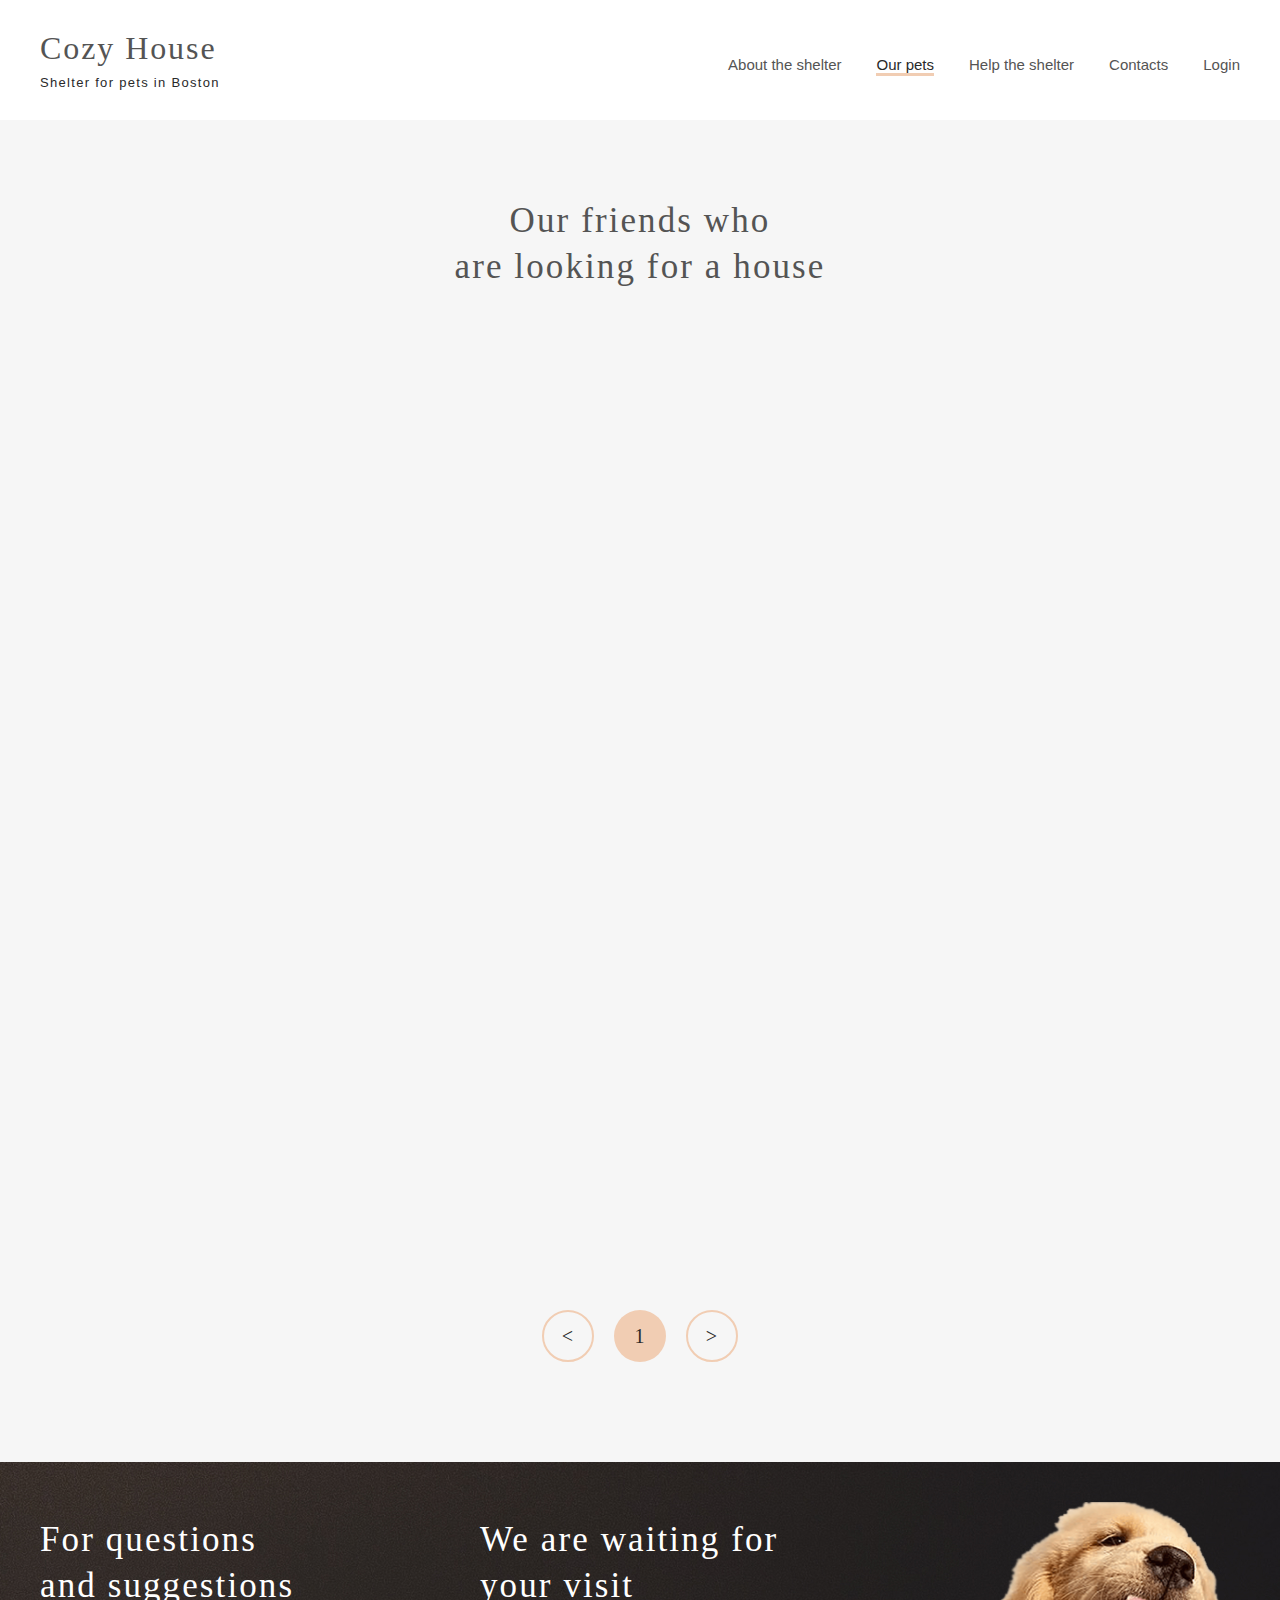
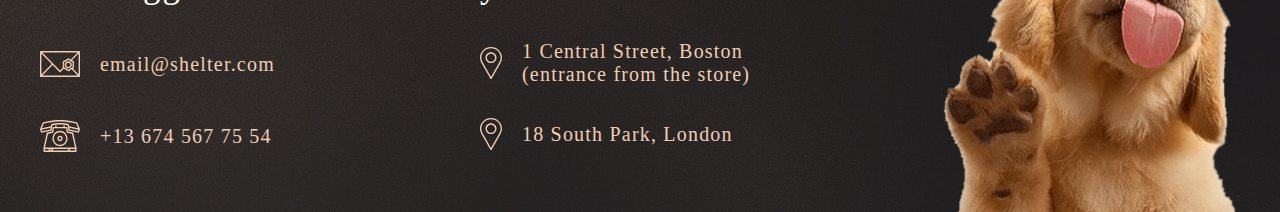
==== commit e6eb6083: "feat: finish profile" ====
--- a/frontend/pages/pets/index.html
+++ b/frontend/pages/pets/index.html
@@ -35,7 +35,7 @@
                             <a href="../main/index.html" class="menu-link">About the shelter</a>
                         </li>
                         <li class="menu-item">
-                            <a href='../pets/index.html' class="menu-link-our">Our pets</p>
+                            <a href='../pets/index.html' class="menu-link-our">Our pets</a>
                         </li>
                         <li class="menu-item">
                             <a href="../main/index.html#help" class="menu-link">Help the shelter</a>
--- a/frontend/pages/pets/style.css
+++ b/frontend/pages/pets/style.css
@@ -378,20 +378,10 @@
     flex-direction: column;
   }
 
-  .menu-item:nth-child(2) {
-    margin-bottom: -75px !important;
-    color: var(--color-dark-3xl, #292929) !important;
-
-    font-family: Arial;
-    font-size: 32px !important;
-    font-style: normal;
-    font-weight: 400;
-    line-height: 160%;
-  }
 
   .menu-link-our {
     color: var(--color-dark-3xl, #292929);
-
+    /* margin-bottom: -5px !important; */
     font-family: Arial;
     font-size: 32px !important;
     font-style: normal;
@@ -693,19 +683,17 @@
 
 .menu-link-our {
   color: var(--color-dark-3xl, #292929) !important;
-
+  margin-top: -10px !important;
   /* paragraph-l */
   font-family: Arial;
   font-size: 15px;
   font-style: normal;
   font-weight: 400;
   line-height: 160%;
+  margin-bottom: -15px !important;
   /* 24px */
-  padding: 0 !important;
-  margin: 0 !important;
   transition: 0.4s;
   border-bottom: 3px solid #F1CDB3;
-
   /* paragraph-l */
   font-family: Arial, Helvetica, sans-serif;
   font-size: 15px;
